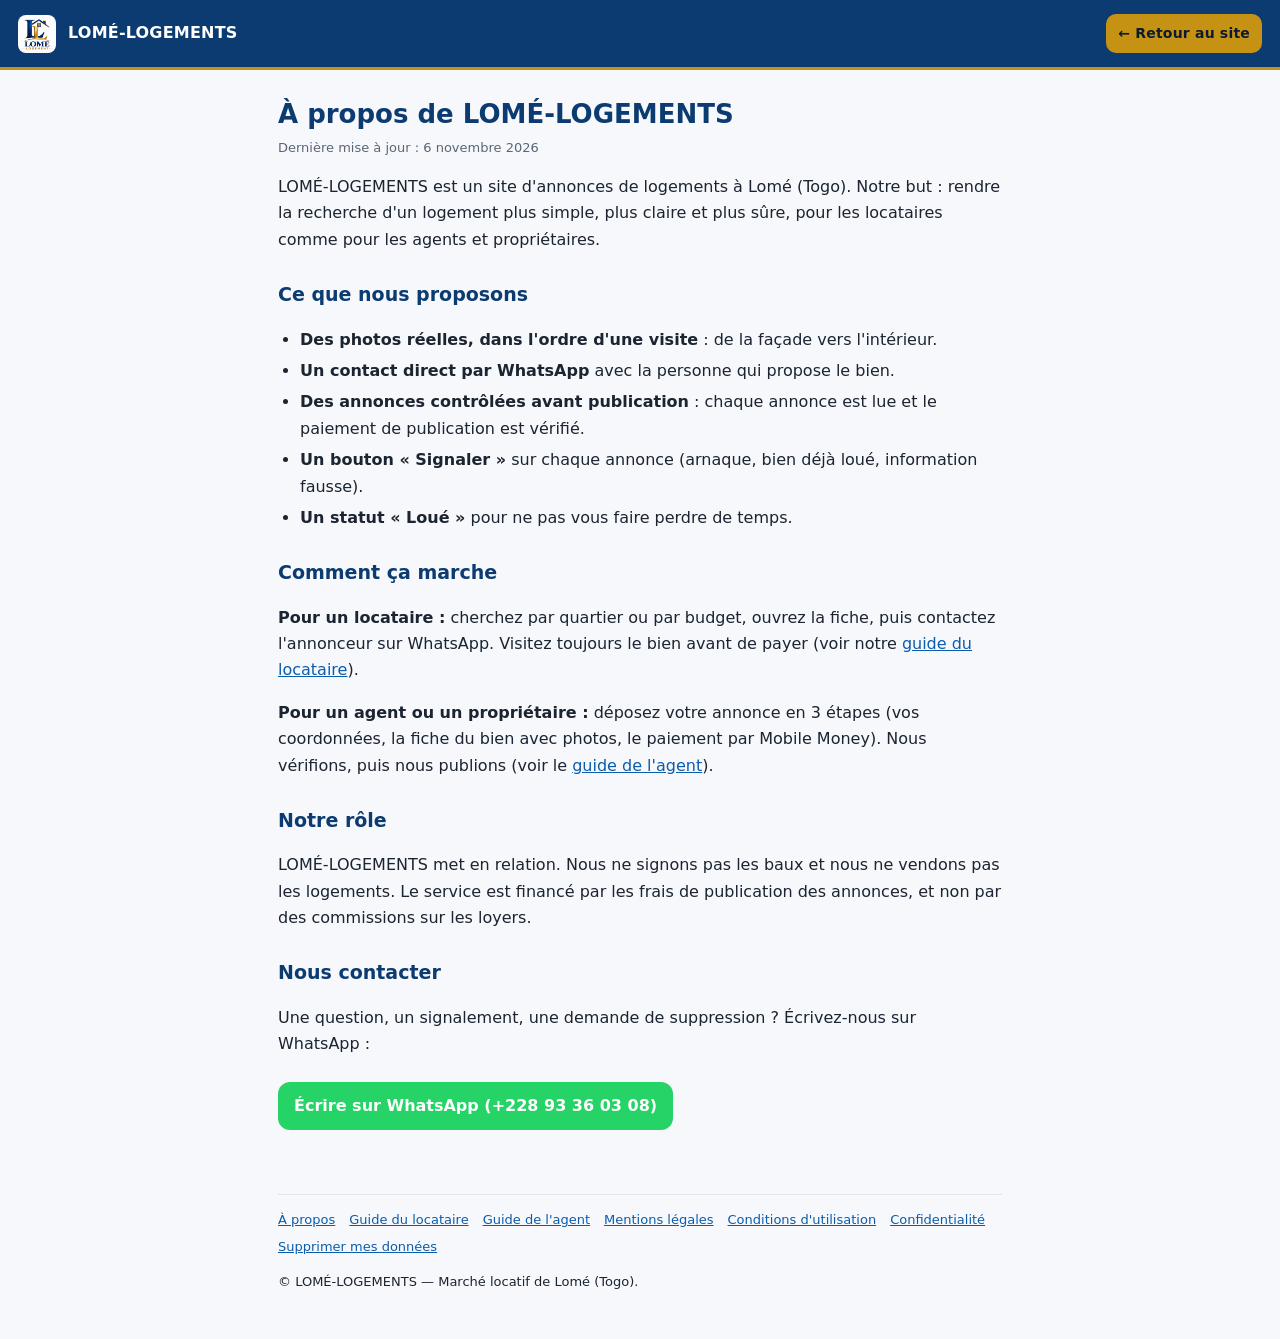
==== a-propos.html @ 18cefec3 "Add files via upload Mises à jour" ====
<!doctype html>
<html lang="fr">
<head>
<meta charset="utf-8">
<meta name="viewport" content="width=device-width, initial-scale=1">
<title>À propos de LOMÉ-LOGEMENTS | LOMÉ-LOGEMENTS</title>
<meta name="description" content="LOMÉ-LOGEMENTS aide à trouver un logement à Lomé : annonces avec photos réelles, contact direct par WhatsApp, annonces vérifiées avant publication.">
<link rel="canonical" href="https://lome-logements.pages.dev/a-propos.html">
<meta name="theme-color" content="#0B3B70">
<link rel="icon" href="/favicon.ico">
<style>
:root{--navy:#0B3B70;--gold:#C69214;--bg:#f6f8fb;--card:#fff;--txt:#1b2430;--muted:#5b6675;--line:#dfe6ef}
@media (prefers-color-scheme:dark){:root{--bg:#0e1620;--card:#152233;--txt:#e9eef5;--muted:#a9b6c6;--line:#243449}}
*{box-sizing:border-box}html{-webkit-text-size-adjust:100%}
body{margin:0;background:var(--bg);color:var(--txt);font:16px/1.65 system-ui,-apple-system,"Segoe UI",Roboto,Arial,sans-serif}
header{background:var(--navy);color:#fff;padding:14px 18px;display:flex;align-items:center;gap:12px;border-bottom:3px solid var(--gold)}
header img{width:38px;height:38px;border-radius:8px;background:#fff}
header a{color:#fff;text-decoration:none;font-weight:800;letter-spacing:.2px}
header .back{margin-left:auto;font-weight:700;font-size:14px;background:var(--gold);color:#0b1b30;padding:8px 12px;border-radius:10px}
main{max-width:760px;margin:0 auto;padding:22px 18px 40px}
h1{font-size:26px;line-height:1.25;margin:6px 0 6px;color:var(--navy)}
@media (prefers-color-scheme:dark){h1{color:#cfe0f7}}
h2{font-size:19px;margin:26px 0 6px;color:var(--navy)}
@media (prefers-color-scheme:dark){h2{color:#cfe0f7}}
p,li{color:var(--txt)}ul,ol{padding-left:22px}li{margin:5px 0}
.meta{color:var(--muted);font-size:13px;margin:0 0 14px}
.box{background:var(--card);border:1px solid var(--line);border-left:4px solid var(--gold);border-radius:12px;padding:12px 16px;margin:16px 0}
.warn{border-left-color:#b3402f}
a{color:#0b5cad}@media (prefers-color-scheme:dark){a{color:#8fc0ff}}
footer{max-width:760px;margin:0 auto;padding:0 18px 34px;color:var(--muted);font-size:13px}
footer nav{display:flex;flex-wrap:wrap;gap:6px 14px;border-top:1px solid var(--line);padding-top:14px}
.btn{display:inline-block;background:#25D366;color:#fff!important;text-decoration:none;font-weight:800;padding:11px 16px;border-radius:12px;margin:8px 0}
</style>
</head>
<body>
<header>
<img src="/logo-lome-logement.png" alt="" width="38" height="38">
<a href="/">LOMÉ-LOGEMENTS</a>
<a class="back" href="/">← Retour au site</a>
</header>
<main>
<h1>À propos de LOMÉ-LOGEMENTS</h1>
<p class="meta">Dernière mise à jour : 6 novembre 2026</p>

<p>LOMÉ-LOGEMENTS est un site d'annonces de logements à Lomé (Togo). Notre but : rendre la recherche d'un logement plus simple, plus claire et plus sûre, pour les locataires comme pour les agents et propriétaires.</p>
<h2>Ce que nous proposons</h2>
<ul>
<li><b>Des photos réelles, dans l'ordre d'une visite</b> : de la façade vers l'intérieur.</li>
<li><b>Un contact direct par WhatsApp</b> avec la personne qui propose le bien.</li>
<li><b>Des annonces contrôlées avant publication</b> : chaque annonce est lue et le paiement de publication est vérifié.</li>
<li><b>Un bouton « Signaler »</b> sur chaque annonce (arnaque, bien déjà loué, information fausse).</li>
<li><b>Un statut « Loué »</b> pour ne pas vous faire perdre de temps.</li>
</ul>
<h2>Comment ça marche</h2>
<p><b>Pour un locataire :</b> cherchez par quartier ou par budget, ouvrez la fiche, puis contactez l'annonceur sur WhatsApp. Visitez toujours le bien avant de payer (voir notre <a href="/guide-locataire.html">guide du locataire</a>).</p>
<p><b>Pour un agent ou un propriétaire :</b> déposez votre annonce en 3 étapes (vos coordonnées, la fiche du bien avec photos, le paiement par Mobile Money). Nous vérifions, puis nous publions (voir le <a href="/guide-agent.html">guide de l'agent</a>).</p>
<h2>Notre rôle</h2>
<p>LOMÉ-LOGEMENTS met en relation. Nous ne signons pas les baux et nous ne vendons pas les logements. Le service est financé par les frais de publication des annonces, et non par des commissions sur les loyers.</p>
<h2>Nous contacter</h2>
<p>Une question, un signalement, une demande de suppression ? Écrivez-nous sur WhatsApp :</p>
<p><a class="btn" href="https://wa.me/22893360308">Écrire sur WhatsApp (+228 93 36 03 08)</a></p>

</main>
<footer>
<nav aria-label="Informations"><a href="/a-propos.html">À propos</a><a href="/guide-locataire.html">Guide du locataire</a><a href="/guide-agent.html">Guide de l'agent</a><a href="/mentions-legales.html">Mentions légales</a><a href="/conditions.html">Conditions d'utilisation</a><a href="/confidentialite.html">Confidentialité</a><a href="/suppression-donnees.html">Supprimer mes données</a></nav>
<p>© LOMÉ-LOGEMENTS — Marché locatif de Lomé (Togo).</p>
</footer>
</body>
</html>
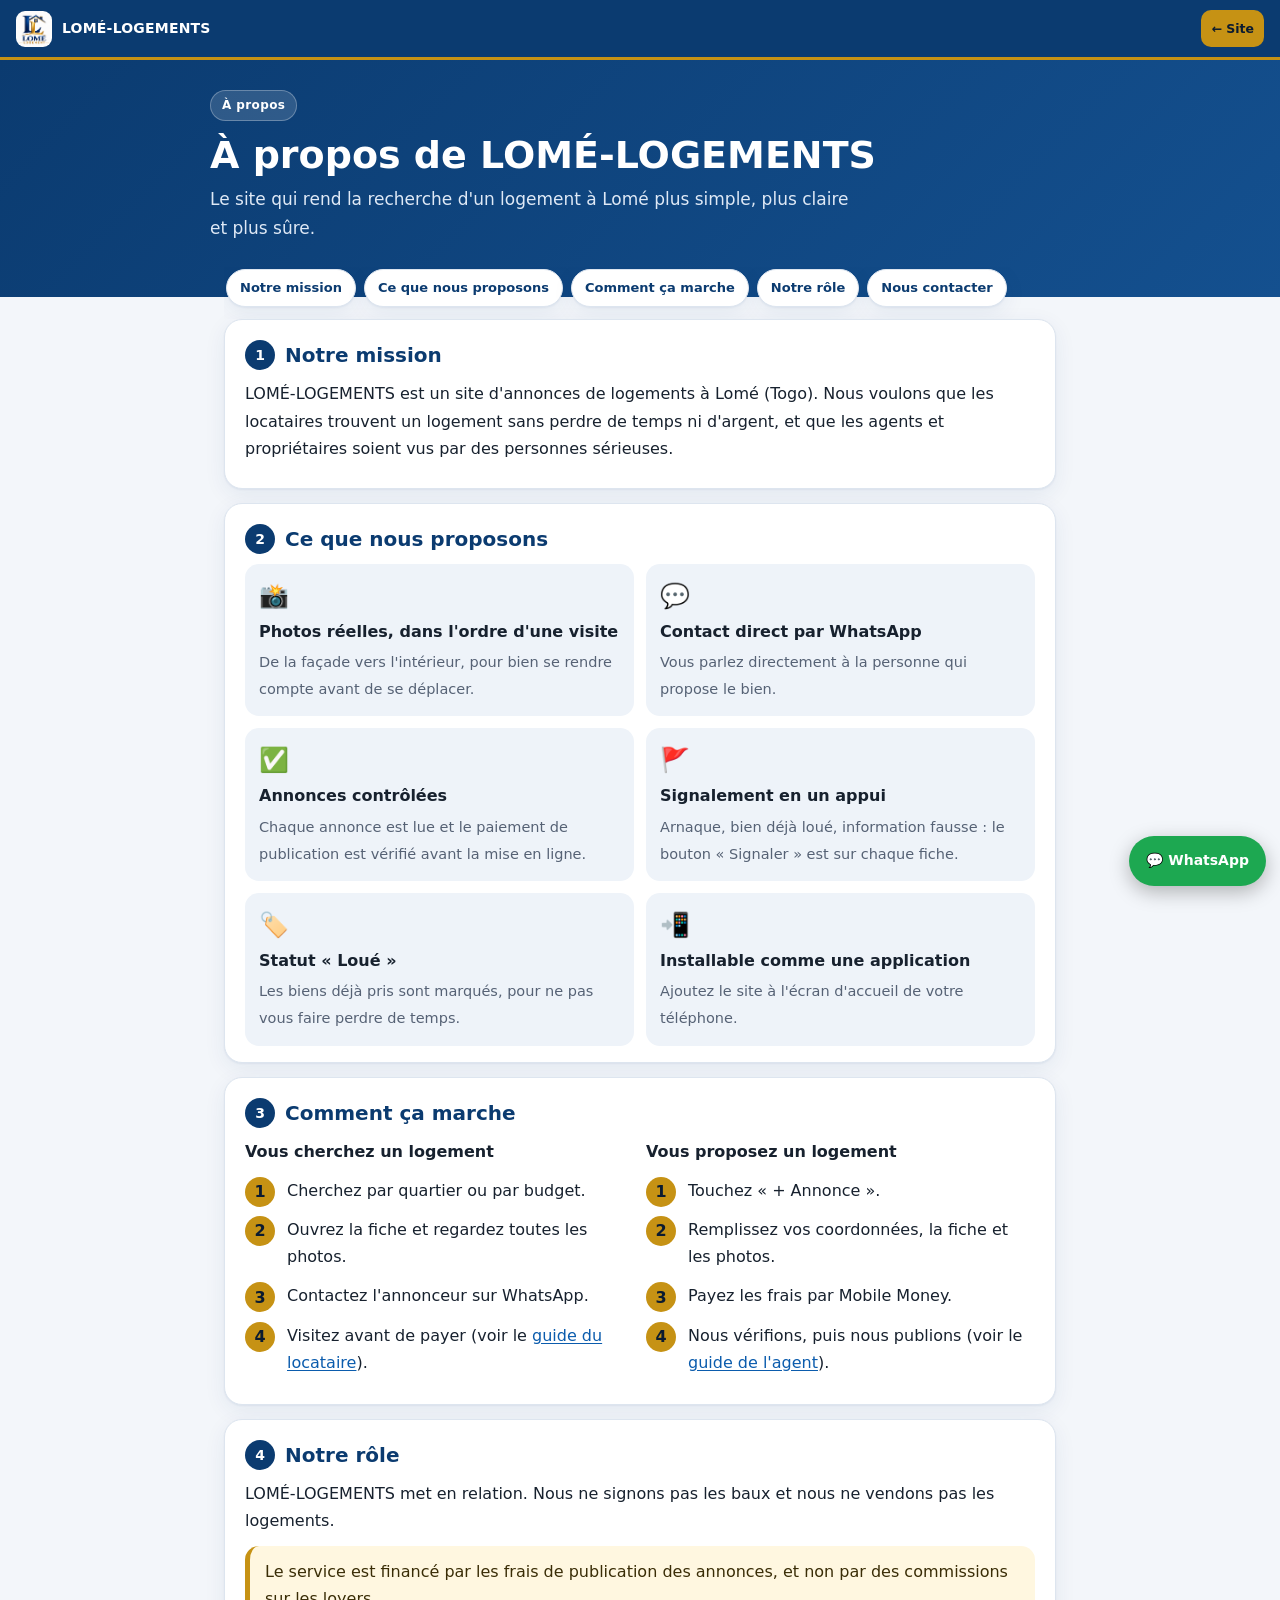
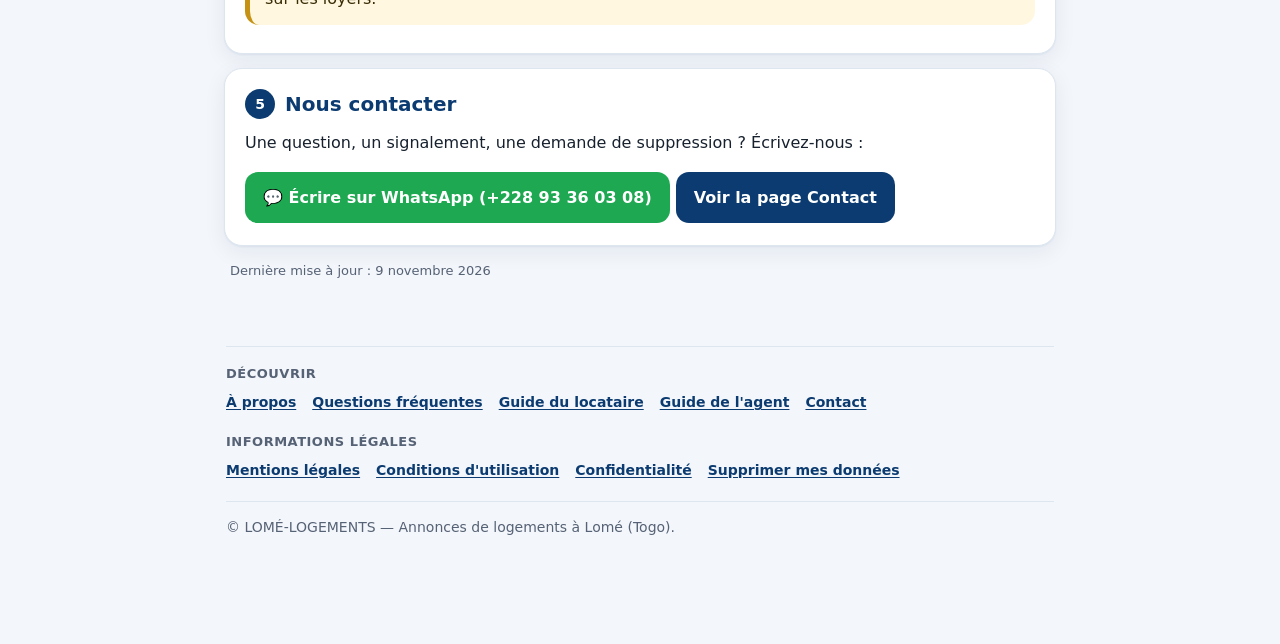
==== commit 965871d9: "Add files via upload Mises à jour" ====
--- a/a-propos.html
+++ b/a-propos.html
@@ -4,66 +4,86 @@
 <meta charset="utf-8">
 <meta name="viewport" content="width=device-width, initial-scale=1">
 <title>À propos de LOMÉ-LOGEMENTS | LOMÉ-LOGEMENTS</title>
-<meta name="description" content="LOMÉ-LOGEMENTS aide à trouver un logement à Lomé : annonces avec photos réelles, contact direct par WhatsApp, annonces vérifiées avant publication.">
+<meta name="description" content="Le site qui rend la recherche d'un logement à Lomé plus simple, plus claire et plus sûre.">
 <link rel="canonical" href="https://lome-logements.pages.dev/a-propos.html">
 <meta name="theme-color" content="#0B3B70">
 <link rel="icon" href="/favicon.ico">
 <style>
-:root{--navy:#0B3B70;--gold:#C69214;--bg:#f6f8fb;--card:#fff;--txt:#1b2430;--muted:#5b6675;--line:#dfe6ef}
-@media (prefers-color-scheme:dark){:root{--bg:#0e1620;--card:#152233;--txt:#e9eef5;--muted:#a9b6c6;--line:#243449}}
-*{box-sizing:border-box}html{-webkit-text-size-adjust:100%}
-body{margin:0;background:var(--bg);color:var(--txt);font:16px/1.65 system-ui,-apple-system,"Segoe UI",Roboto,Arial,sans-serif}
-header{background:var(--navy);color:#fff;padding:14px 18px;display:flex;align-items:center;gap:12px;border-bottom:3px solid var(--gold)}
-header img{width:38px;height:38px;border-radius:8px;background:#fff}
-header a{color:#fff;text-decoration:none;font-weight:800;letter-spacing:.2px}
-header .back{margin-left:auto;font-weight:700;font-size:14px;background:var(--gold);color:#0b1b30;padding:8px 12px;border-radius:10px}
-main{max-width:760px;margin:0 auto;padding:22px 18px 40px}
-h1{font-size:26px;line-height:1.25;margin:6px 0 6px;color:var(--navy)}
-@media (prefers-color-scheme:dark){h1{color:#cfe0f7}}
-h2{font-size:19px;margin:26px 0 6px;color:var(--navy)}
-@media (prefers-color-scheme:dark){h2{color:#cfe0f7}}
-p,li{color:var(--txt)}ul,ol{padding-left:22px}li{margin:5px 0}
-.meta{color:var(--muted);font-size:13px;margin:0 0 14px}
-.box{background:var(--card);border:1px solid var(--line);border-left:4px solid var(--gold);border-radius:12px;padding:12px 16px;margin:16px 0}
-.warn{border-left-color:#b3402f}
-a{color:#0b5cad}@media (prefers-color-scheme:dark){a{color:#8fc0ff}}
-footer{max-width:760px;margin:0 auto;padding:0 18px 34px;color:var(--muted);font-size:13px}
-footer nav{display:flex;flex-wrap:wrap;gap:6px 14px;border-top:1px solid var(--line);padding-top:14px}
-.btn{display:inline-block;background:#25D366;color:#fff!important;text-decoration:none;font-weight:800;padding:11px 16px;border-radius:12px;margin:8px 0}
+:root{--navy:#0B3B70;--navy2:#14508f;--gold:#C69214;--bg:#f3f6fa;--card:#fff;--txt:#17212e;--muted:#566275;--line:#dde5ef;--soft:#eef3f9;--ok:#1f7a45;--warn:#a5361f;--shadow:0 1px 2px rgba(11,59,112,.06),0 6px 22px rgba(11,59,112,.07)}
+@media (prefers-color-scheme:dark){:root{--bg:#0d1520;--card:#142133;--txt:#e8eef6;--muted:#a3b1c4;--line:#233449;--soft:#1a2b42;--shadow:0 1px 2px rgba(0,0,0,.3)}}
+*{box-sizing:border-box}html{-webkit-text-size-adjust:100%;scroll-behavior:smooth}
+body{margin:0;background:var(--bg);color:var(--txt);font:16px/1.7 system-ui,-apple-system,"Segoe UI",Roboto,Arial,sans-serif}
+a{color:#0b5cad;text-underline-offset:2px}@media (prefers-color-scheme:dark){a{color:#8fc0ff}}
+.top{position:sticky;top:0;z-index:20;background:var(--navy);color:#fff;display:flex;align-items:center;gap:10px;padding:10px 16px;border-bottom:3px solid var(--gold)}
+.top img{width:36px;height:36px;border-radius:9px;background:#fff}
+.top .brand{color:#fff;text-decoration:none;font-weight:800;letter-spacing:.2px;font-size:14px;white-space:nowrap}
+.top .back{margin-left:auto;background:var(--gold);color:#0b1b30;text-decoration:none;font-weight:800;font-size:12.5px;padding:8px 10px;border-radius:10px;white-space:nowrap}
+.hero{background:linear-gradient(135deg,var(--navy) 0%,var(--navy2) 100%);color:#fff;padding:30px 18px 54px}
+.hero .in{max-width:860px;margin:0 auto}
+.hero .tag{display:inline-block;background:rgba(255,255,255,.14);border:1px solid rgba(255,255,255,.28);padding:4px 11px;border-radius:99px;font-size:12px;font-weight:700;letter-spacing:.4px;margin-bottom:12px}
+.hero h1{margin:0 0 8px;font-size:clamp(26px,5.4vw,38px);line-height:1.18}
+.hero p.lead{margin:0;font-size:17px;max-width:640px;color:#dfe9f6}
+.wrap{max-width:860px;margin:-30px auto 0;padding:0 14px 40px}
+.toc{display:flex;gap:8px;overflow-x:auto;padding:2px 2px 12px;scrollbar-width:none}
+.toc::-webkit-scrollbar{display:none}
+.toc a{flex:0 0 auto;background:var(--card);border:1px solid var(--line);color:var(--navy);padding:7px 13px;border-radius:99px;font-size:13px;font-weight:700;text-decoration:none;box-shadow:var(--shadow)}
+@media (prefers-color-scheme:dark){.toc a{color:#cfe0f7}}
+.card{background:var(--card);border:1px solid var(--line);border-radius:18px;padding:20px 20px 16px;margin:0 0 14px;box-shadow:var(--shadow)}
+.card h2{margin:0 0 10px;font-size:20px;line-height:1.3;color:var(--navy);display:flex;align-items:center;gap:10px}
+@media (prefers-color-scheme:dark){.card h2{color:#cfe0f7}}
+.card h2 .n{flex:0 0 auto;width:30px;height:30px;border-radius:50%;background:var(--navy);color:#fff;font-size:14px;display:inline-flex;align-items:center;justify-content:center}
+.card p{margin:0 0 10px;color:var(--txt)}
+.card ul,.card ol{margin:6px 0 8px;padding-left:22px}.card li{margin:6px 0}
+.grid{display:grid;gap:12px;grid-template-columns:1fr}
+@media (min-width:640px){.grid.two{grid-template-columns:1fr 1fr}.grid.three{grid-template-columns:1fr 1fr 1fr}}
+.feat{background:var(--soft);border-radius:14px;padding:14px}.feat b{display:block;margin-bottom:3px}.feat .i{font-size:24px;display:block;margin-bottom:4px}.feat span{color:var(--muted);font-size:14.5px;line-height:1.5}
+.note{border-radius:14px;padding:12px 15px;margin:12px 0;background:#fff7e0;border-left:5px solid var(--gold);color:#3a2d06}
+.note.danger{background:#fdecea;border-left-color:#c0392b;color:#5a1b14}
+.note.ok{background:#e8f6ee;border-left-color:#1f7a45;color:#143b24}
+@media (prefers-color-scheme:dark){.note{background:#2a2410;color:#f3e3b0}.note.danger{background:#2c1512;color:#f6c8c1}.note.ok{background:#12281b;color:#bfe8cd}}
+.steps{list-style:none;padding:0!important;counter-reset:s}.steps li{counter-increment:s;position:relative;padding-left:42px;margin:12px 0}
+.steps li::before{content:counter(s);position:absolute;left:0;top:0;width:30px;height:30px;border-radius:50%;background:var(--gold);color:#0b1b30;font-weight:800;display:flex;align-items:center;justify-content:center}
+details{border:1px solid var(--line);border-radius:14px;padding:0 14px;margin:9px 0;background:var(--card)}
+details[open]{background:var(--soft)}summary{cursor:pointer;font-weight:700;padding:13px 0;list-style:none;display:flex;justify-content:space-between;gap:10px}
+summary::-webkit-details-marker{display:none}summary::after{content:"＋";color:var(--gold);font-size:20px;line-height:1}details[open] summary::after{content:"－"}
+details p{margin:0 0 13px;color:var(--txt)}
+.btn{display:inline-flex;align-items:center;gap:8px;background:#1da851;color:#fff!important;text-decoration:none;font-weight:800;padding:12px 18px;border-radius:13px;margin:6px 6px 6px 0}
+.btn.alt{background:var(--navy)}
+.kv{display:grid;grid-template-columns:150px 1fr;gap:6px 14px;margin:6px 0}.kv dt{color:var(--muted);font-weight:700;font-size:14px}.kv dd{margin:0}
+@media (max-width:520px){.kv{grid-template-columns:1fr}.kv dd{margin-bottom:8px}}
+.hub{display:grid;gap:10px;grid-template-columns:1fr 1fr}@media (min-width:640px){.hub{grid-template-columns:repeat(3,1fr)}}
+.hub a{display:block;background:var(--card);border:1px solid var(--line);border-radius:14px;padding:12px;text-decoration:none;color:var(--txt);font-weight:700;box-shadow:var(--shadow)}.hub a span{display:block;font-size:22px;margin-bottom:2px}
+.foot{max-width:860px;margin:0 auto;padding:6px 16px 90px;color:var(--muted);font-size:14px}
+.foot h3{font-size:13px;letter-spacing:.5px;text-transform:uppercase;margin:16px 0 6px;color:var(--muted)}
+.foot nav{display:flex;flex-wrap:wrap;gap:6px 16px}.foot a{color:var(--navy);font-weight:600}@media (prefers-color-scheme:dark){.foot a{color:#9fc6ff}}
+.foot hr{border:0;border-top:1px solid var(--line);margin:18px 0 12px}
+.fab{position:fixed;right:14px;bottom:14px;z-index:30;background:#1da851;color:#fff!important;text-decoration:none;font-weight:800;padding:13px 17px;border-radius:99px;box-shadow:0 6px 20px rgba(0,0,0,.28);font-size:14px}
+@media print{.top,.fab,.toc{display:none}.hero{background:none;color:#000;padding:0}.card{box-shadow:none}}
 </style>
 </head>
 <body>
-<header>
-<img src="/logo-lome-logement.png" alt="" width="38" height="38">
-<a href="/">LOMÉ-LOGEMENTS</a>
-<a class="back" href="/">← Retour au site</a>
+<header class="top">
+<img src="/logo-lome-logement.png" alt="" width="36" height="36">
+<a class="brand" href="/">LOMÉ-LOGEMENTS</a>
+<a class="back" href="/">← Site</a>
 </header>
-<main>
+<div class="hero"><div class="in">
+<span class="tag">À propos</span>
 <h1>À propos de LOMÉ-LOGEMENTS</h1>
-<p class="meta">Dernière mise à jour : 6 novembre 2026</p>
+<p class="lead">Le site qui rend la recherche d'un logement à Lomé plus simple, plus claire et plus sûre.</p>
+</div></div>
+<main class="wrap">
+<nav class="toc" aria-label="Sur cette page"><a href="#mission">Notre mission</a><a href="#proposons">Ce que nous proposons</a><a href="#fonctionnement">Comment ça marche</a><a href="#role">Notre rôle</a><a href="#contact">Nous contacter</a></nav>
+<section class="card" id="mission"><h2><span class="n">1</span>Notre mission</h2><p>LOMÉ-LOGEMENTS est un site d'annonces de logements à Lomé (Togo). Nous voulons que les locataires trouvent un logement sans perdre de temps ni d'argent, et que les agents et propriétaires soient vus par des personnes sérieuses.</p></section>
+<section class="card" id="proposons"><h2><span class="n">2</span>Ce que nous proposons</h2><div class="grid two"><div class="feat"><span class="i">📸</span><b>Photos réelles, dans l'ordre d'une visite</b><span>De la façade vers l'intérieur, pour bien se rendre compte avant de se déplacer.</span></div><div class="feat"><span class="i">💬</span><b>Contact direct par WhatsApp</b><span>Vous parlez directement à la personne qui propose le bien.</span></div><div class="feat"><span class="i">✅</span><b>Annonces contrôlées</b><span>Chaque annonce est lue et le paiement de publication est vérifié avant la mise en ligne.</span></div><div class="feat"><span class="i">🚩</span><b>Signalement en un appui</b><span>Arnaque, bien déjà loué, information fausse : le bouton « Signaler » est sur chaque fiche.</span></div><div class="feat"><span class="i">🏷️</span><b>Statut « Loué »</b><span>Les biens déjà pris sont marqués, pour ne pas vous faire perdre de temps.</span></div><div class="feat"><span class="i">📲</span><b>Installable comme une application</b><span>Ajoutez le site à l'écran d'accueil de votre téléphone.</span></div></div></section>
+<section class="card" id="fonctionnement"><h2><span class="n">3</span>Comment ça marche</h2><div class="grid two"><div><b>Vous cherchez un logement</b><ol class="steps"><li>Cherchez par quartier ou par budget.</li><li>Ouvrez la fiche et regardez toutes les photos.</li><li>Contactez l'annonceur sur WhatsApp.</li><li>Visitez avant de payer (voir le <a href="/guide-locataire.html">guide du locataire</a>).</li></ol></div><div><b>Vous proposez un logement</b><ol class="steps"><li>Touchez « + Annonce ».</li><li>Remplissez vos coordonnées, la fiche et les photos.</li><li>Payez les frais par Mobile Money.</li><li>Nous vérifions, puis nous publions (voir le <a href="/guide-agent.html">guide de l'agent</a>).</li></ol></div></div></section>
+<section class="card" id="role"><h2><span class="n">4</span>Notre rôle</h2><p>LOMÉ-LOGEMENTS met en relation. Nous ne signons pas les baux et nous ne vendons pas les logements.</p><div class="note">Le service est financé par les frais de publication des annonces, et non par des commissions sur les loyers.</div></section>
+<section class="card" id="contact"><h2><span class="n">5</span>Nous contacter</h2><p>Une question, un signalement, une demande de suppression ? Écrivez-nous :</p><a class="btn" href="https://wa.me/22893360308">💬 Écrire sur WhatsApp (+228 93 36 03 08)</a><a class="btn alt" href="/contact.html">Voir la page Contact</a></section>
 
-<p>LOMÉ-LOGEMENTS est un site d'annonces de logements à Lomé (Togo). Notre but : rendre la recherche d'un logement plus simple, plus claire et plus sûre, pour les locataires comme pour les agents et propriétaires.</p>
-<h2>Ce que nous proposons</h2>
-<ul>
-<li><b>Des photos réelles, dans l'ordre d'une visite</b> : de la façade vers l'intérieur.</li>
-<li><b>Un contact direct par WhatsApp</b> avec la personne qui propose le bien.</li>
-<li><b>Des annonces contrôlées avant publication</b> : chaque annonce est lue et le paiement de publication est vérifié.</li>
-<li><b>Un bouton « Signaler »</b> sur chaque annonce (arnaque, bien déjà loué, information fausse).</li>
-<li><b>Un statut « Loué »</b> pour ne pas vous faire perdre de temps.</li>
-</ul>
-<h2>Comment ça marche</h2>
-<p><b>Pour un locataire :</b> cherchez par quartier ou par budget, ouvrez la fiche, puis contactez l'annonceur sur WhatsApp. Visitez toujours le bien avant de payer (voir notre <a href="/guide-locataire.html">guide du locataire</a>).</p>
-<p><b>Pour un agent ou un propriétaire :</b> déposez votre annonce en 3 étapes (vos coordonnées, la fiche du bien avec photos, le paiement par Mobile Money). Nous vérifions, puis nous publions (voir le <a href="/guide-agent.html">guide de l'agent</a>).</p>
-<h2>Notre rôle</h2>
-<p>LOMÉ-LOGEMENTS met en relation. Nous ne signons pas les baux et nous ne vendons pas les logements. Le service est financé par les frais de publication des annonces, et non par des commissions sur les loyers.</p>
-<h2>Nous contacter</h2>
-<p>Une question, un signalement, une demande de suppression ? Écrivez-nous sur WhatsApp :</p>
-<p><a class="btn" href="https://wa.me/22893360308">Écrire sur WhatsApp (+228 93 36 03 08)</a></p>
 
+<p style="color:var(--muted);font-size:13px;margin:4px 6px 0">Dernière mise à jour : 9 novembre 2026</p>
 </main>
-<footer>
-<nav aria-label="Informations"><a href="/a-propos.html">À propos</a><a href="/guide-locataire.html">Guide du locataire</a><a href="/guide-agent.html">Guide de l'agent</a><a href="/mentions-legales.html">Mentions légales</a><a href="/conditions.html">Conditions d'utilisation</a><a href="/confidentialite.html">Confidentialité</a><a href="/suppression-donnees.html">Supprimer mes données</a></nav>
-<p>© LOMÉ-LOGEMENTS — Marché locatif de Lomé (Togo).</p>
-</footer>
+<footer class="foot"><hr><h3>Découvrir</h3><nav><a href="/a-propos.html">À propos</a><a href="/faq.html">Questions fréquentes</a><a href="/guide-locataire.html">Guide du locataire</a><a href="/guide-agent.html">Guide de l'agent</a><a href="/contact.html">Contact</a></nav><h3>Informations légales</h3><nav><a href="/mentions-legales.html">Mentions légales</a><a href="/conditions.html">Conditions d'utilisation</a><a href="/confidentialite.html">Confidentialité</a><a href="/suppression-donnees.html">Supprimer mes données</a></nav><hr><p>© LOMÉ-LOGEMENTS — Annonces de logements à Lomé (Togo).</p></footer>
+<a class="fab" href="https://wa.me/22893360308" aria-label="Écrire sur WhatsApp">💬 WhatsApp</a>
 </body>
 </html>
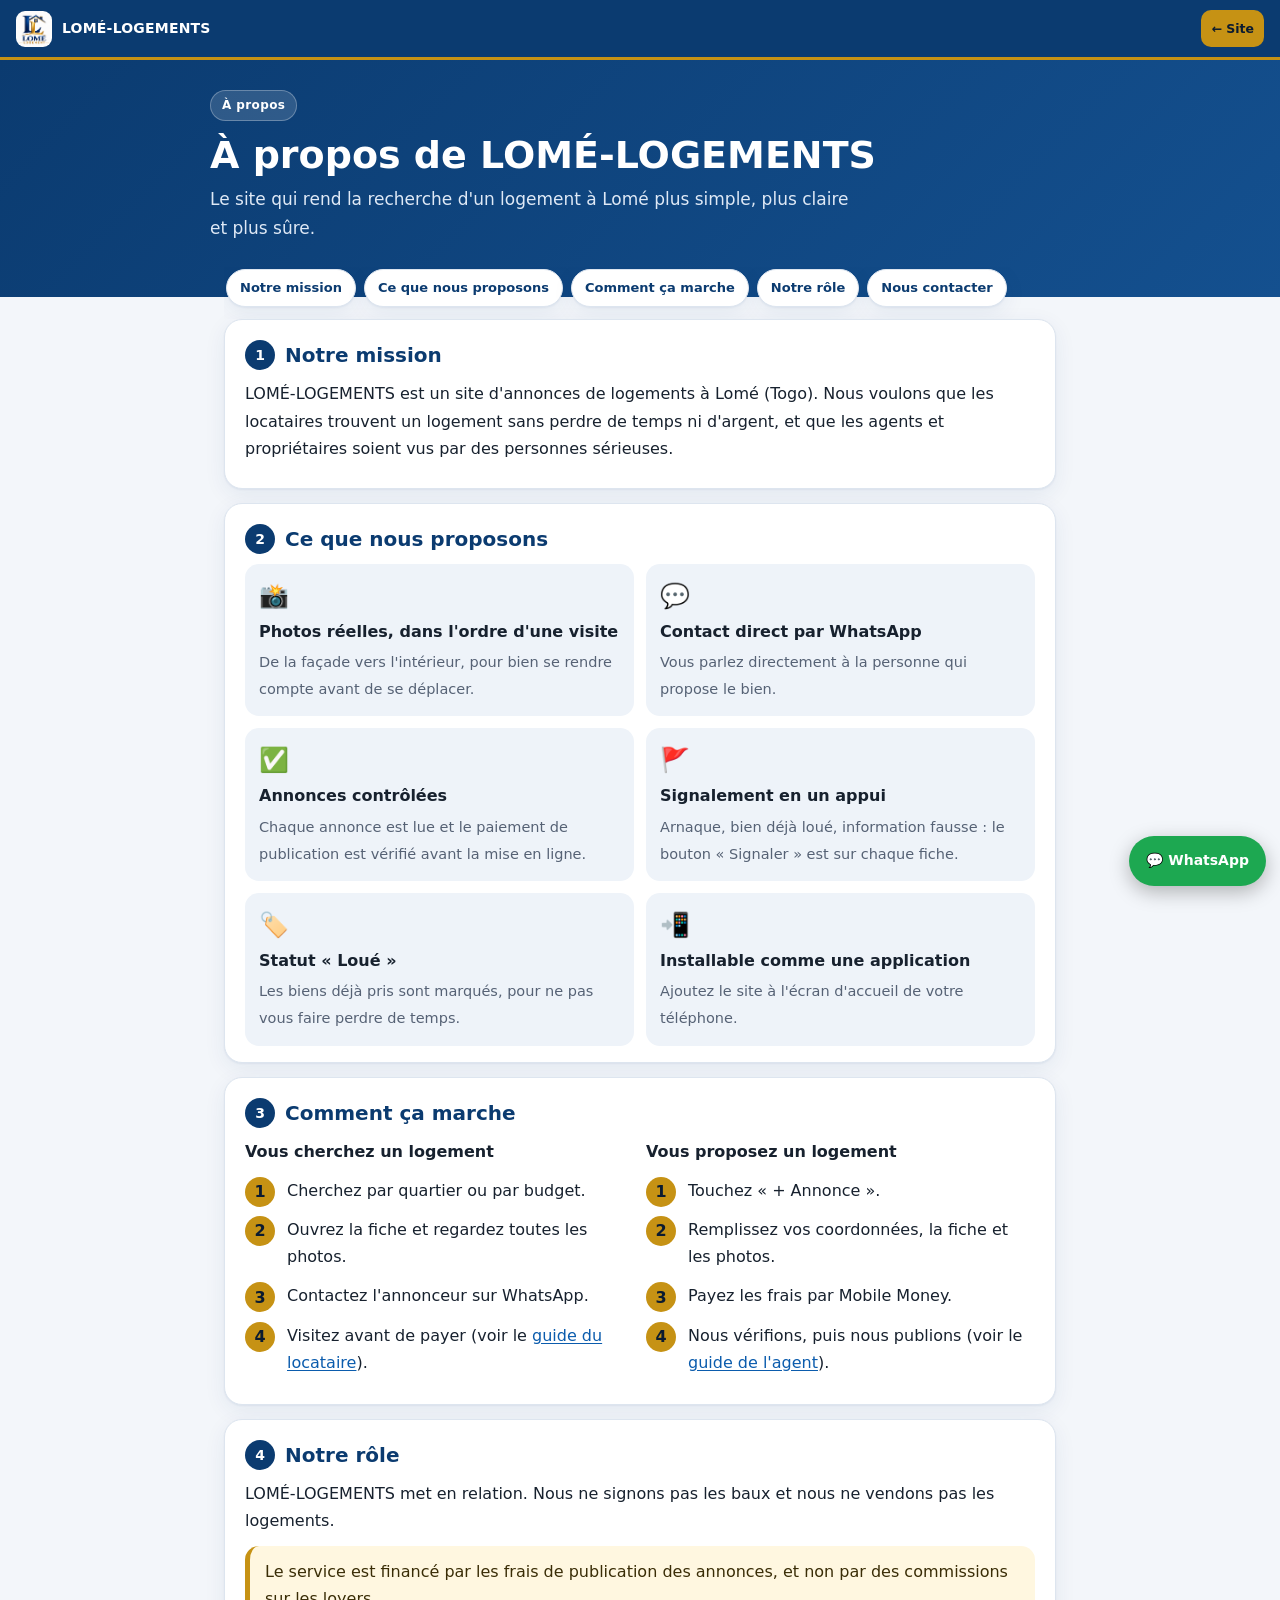
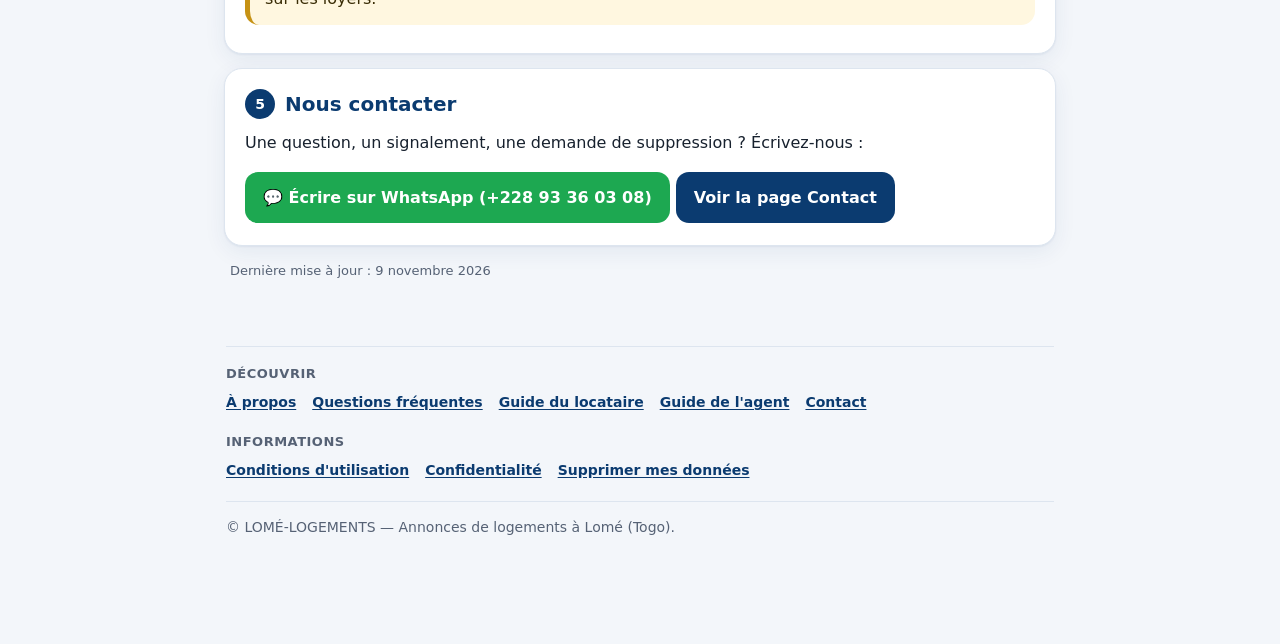
==== commit e7f83e24: "Add files via upload Mises à jour" ====
--- a/a-propos.html
+++ b/a-propos.html
@@ -7,7 +7,8 @@
 <meta name="description" content="Le site qui rend la recherche d'un logement à Lomé plus simple, plus claire et plus sûre.">
 <link rel="canonical" href="https://lome-logements.pages.dev/a-propos.html">
 <meta name="theme-color" content="#0B3B70">
-<link rel="icon" href="/favicon.ico">
+<link rel="icon" href="/favicon.ico" sizes="48x48">
+<link rel="icon" type="image/png" sizes="48x48" href="/favicon-48x48.png">
 <style>
 :root{--navy:#0B3B70;--navy2:#14508f;--gold:#C69214;--bg:#f3f6fa;--card:#fff;--txt:#17212e;--muted:#566275;--line:#dde5ef;--soft:#eef3f9;--ok:#1f7a45;--warn:#a5361f;--shadow:0 1px 2px rgba(11,59,112,.06),0 6px 22px rgba(11,59,112,.07)}
 @media (prefers-color-scheme:dark){:root{--bg:#0d1520;--card:#142133;--txt:#e8eef6;--muted:#a3b1c4;--line:#233449;--soft:#1a2b42;--shadow:0 1px 2px rgba(0,0,0,.3)}}
@@ -83,7 +84,7 @@
 
 <p style="color:var(--muted);font-size:13px;margin:4px 6px 0">Dernière mise à jour : 9 novembre 2026</p>
 </main>
-<footer class="foot"><hr><h3>Découvrir</h3><nav><a href="/a-propos.html">À propos</a><a href="/faq.html">Questions fréquentes</a><a href="/guide-locataire.html">Guide du locataire</a><a href="/guide-agent.html">Guide de l'agent</a><a href="/contact.html">Contact</a></nav><h3>Informations légales</h3><nav><a href="/mentions-legales.html">Mentions légales</a><a href="/conditions.html">Conditions d'utilisation</a><a href="/confidentialite.html">Confidentialité</a><a href="/suppression-donnees.html">Supprimer mes données</a></nav><hr><p>© LOMÉ-LOGEMENTS — Annonces de logements à Lomé (Togo).</p></footer>
+<footer class="foot"><hr><h3>Découvrir</h3><nav><a href="/a-propos.html">À propos</a><a href="/faq.html">Questions fréquentes</a><a href="/guide-locataire.html">Guide du locataire</a><a href="/guide-agent.html">Guide de l'agent</a><a href="/contact.html">Contact</a></nav><h3>Informations</h3><nav><a href="/conditions.html">Conditions d'utilisation</a><a href="/confidentialite.html">Confidentialité</a><a href="/suppression-donnees.html">Supprimer mes données</a></nav><hr><p>© LOMÉ-LOGEMENTS — Annonces de logements à Lomé (Togo).</p></footer>
 <a class="fab" href="https://wa.me/22893360308" aria-label="Écrire sur WhatsApp">💬 WhatsApp</a>
 </body>
 </html>
